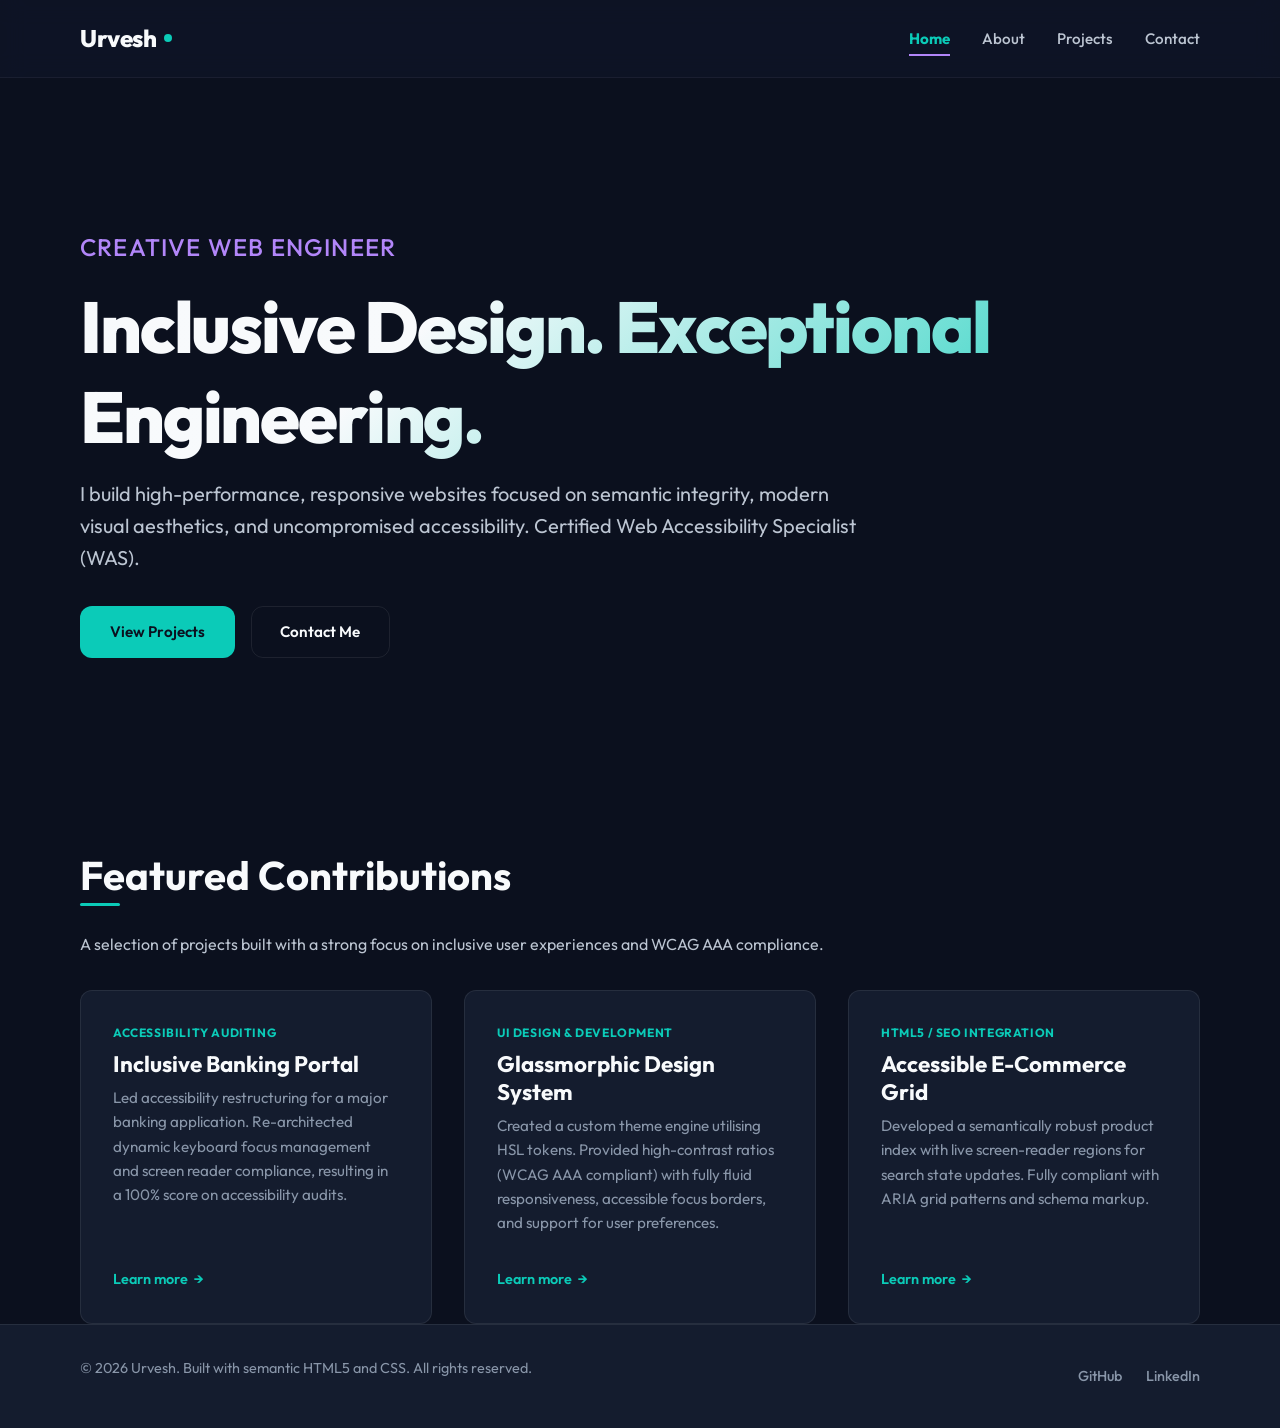
==== index.html @ c6c0fb83 "Initial commit: Accessible and semantic HTML/CSS portfolio" ====
<!DOCTYPE html>
<html lang="en">
<head>
  <meta charset="UTF-8">
  <meta name="viewport" content="width=device-width, initial-scale=1.0">
  
  <!-- SEO Meta Tags -->
  <title>Urvesh | Senior Accessibility Engineer & Developer Portfolio</title>
  <meta name="description" content="Welcome to the portfolio of Urvesh, a Senior Accessibility Engineer specializing in high-contrast design systems, WCAG AAA compliance, and semantic HTML5 interfaces.">
  <meta name="robots" content="index, follow">
  <link rel="canonical" href="http://localhost:8000/index.html">
  
  <!-- Open Graph / Facebook -->
  <meta property="og:type" content="website">
  <meta property="og:title" content="Urvesh | Senior Accessibility Engineer & Developer">
  <meta property="og:description" content="High-contrast, accessible, and semantic web development portfolio adhering to WCAG AAA standards.">
  <meta property="og:url" content="http://localhost:8000/index.html">
  
  <!-- Twitter -->
  <meta name="twitter:card" content="summary_large_image">
  <meta name="twitter:title" content="Urvesh | Senior Accessibility Engineer & Developer">
  <meta name="twitter:description" content="High-contrast, accessible, and semantic web development portfolio adhering to WCAG AAA standards.">

  <!-- Favicon / Stylesheet -->
  <link rel="stylesheet" href="style.css">

  <!-- JSON-LD Structured Data for SEO -->
  <script type="application/ld+json">
    {
      "@context": "https://schema.org",
      "@type": "Person",
      "name": "Urvesh",
      "jobTitle": "Senior Accessibility Engineer & Front-End Developer",
      "url": "http://localhost:8000/index.html",
      "description": "Specialist in building WCAG AAA compliant web applications, semantic HTML structures, and accessible design systems.",
      "sameAs": [
        "https://github.com/urvesh",
        "https://linkedin.com/in/urvesh"
      ]
    }
  </script>
</head>
<body>

  <!-- Keyboard Accessibility: Skip-to-content Link -->
  <a href="#main-content" class="skip-link">Skip to main content</a>

  <!-- Header & Navigation -->
  <header class="site-header" role="banner">
    <div class="container header-container">
      <a href="index.html" class="logo" aria-label="Urvesh Portfolio Home">
        Urvesh<span class="logo-dot" aria-hidden="true"></span>
      </a>

      <!-- Desktop Navigation (Visible on wider viewports) -->
      <nav class="nav-menu" aria-label="Primary Navigation">
        <ul class="nav-links">
          <li><a href="index.html" class="nav-link" aria-current="page">Home</a></li>
          <li><a href="about.html" class="nav-link">About</a></li>
          <li><a href="projects.html" class="nav-link">Projects</a></li>
          <li><a href="contact.html" class="nav-link">Contact</a></li>
        </ul>
      </nav>

      <!-- Accessible CSS-Only Mobile Navigation (Visible on mobile viewports) -->
      <details class="mobile-nav-details" aria-label="Mobile Navigation Menu">
        <summary class="mobile-nav-summary" aria-haspopup="true">Menu</summary>
        <ul class="mobile-nav-links">
          <li><a href="index.html" class="mobile-nav-link" aria-current="page">Home</a></li>
          <li><a href="about.html" class="mobile-nav-link">About</a></li>
          <li><a href="projects.html" class="mobile-nav-link">Projects</a></li>
          <li><a href="contact.html" class="mobile-nav-link">Contact</a></li>
        </ul>
      </details>
    </div>
  </header>

  <!-- Main Landmark Section -->
  <main id="main-content" class="main-content container animate-fade-in" tabindex="-1">
    
    <!-- Hero Landmark -->
    <section class="hero-section" aria-labelledby="hero-heading">
      <span class="hero-sub" aria-hidden="true">Creative Web Engineer</span>
      <h1 id="hero-heading">Inclusive Design. Exceptional Engineering.</h1>
      <p class="hero-description">
        I build high-performance, responsive websites focused on semantic integrity, modern visual aesthetics, and 
        uncompromised accessibility. Certified Web Accessibility Specialist (WAS).
      </p>
      <div class="hero-cta">
        <a href="projects.html" class="btn btn-primary" aria-label="View my portfolio projects">View Projects</a>
        <a href="contact.html" class="btn btn-secondary" aria-label="Get in touch with me">Contact Me</a>
      </div>
    </section>

    <!-- Featured Projects Showcase Section -->
    <section aria-labelledby="featured-heading">
      <h2 id="featured-heading">Featured Contributions</h2>
      <p>A selection of projects built with a strong focus on inclusive user experiences and WCAG AAA compliance.</p>
      
      <div class="grid-portfolio">
        
        <!-- Project 1 -->
        <article class="card">
          <span class="card-tag">Accessibility Auditing</span>
          <h3 class="card-title" id="proj-title-1">Inclusive Banking Portal</h3>
          <p class="card-description">
            Led accessibility restructuring for a major banking application. Re-architected dynamic keyboard focus management 
            and screen reader compliance, resulting in a 100% score on accessibility audits.
          </p>
          <a href="projects.html" class="card-link" aria-labelledby="proj-title-1">Learn more</a>
        </article>

        <!-- Project 2 -->
        <article class="card">
          <span class="card-tag">UI Design & Development</span>
          <h3 class="card-title" id="proj-title-2">Glassmorphic Design System</h3>
          <p class="card-description">
            Created a custom theme engine utilising HSL tokens. Provided high-contrast ratios (WCAG AAA compliant) with 
            fully fluid responsiveness, accessible focus borders, and support for user preferences.
          </p>
          <a href="projects.html" class="card-link" aria-labelledby="proj-title-2">Learn more</a>
        </article>

        <!-- Project 3 -->
        <article class="card">
          <span class="card-tag">HTML5 / SEO Integration</span>
          <h3 class="card-title" id="proj-title-3">Accessible E-Commerce Grid</h3>
          <p class="card-description">
            Developed a semantically robust product index with live screen-reader regions for search state updates. 
            Fully compliant with ARIA grid patterns and schema markup.
          </p>
          <a href="projects.html" class="card-link" aria-labelledby="proj-title-3">Learn more</a>
        </article>

      </div>
    </section>

  </main>

  <!-- Footer Landmark -->
  <footer class="site-footer" role="contentinfo">
    <div class="container footer-container">
      <p>&copy; 2026 Urvesh. Built with semantic HTML5 and CSS. All rights reserved.</p>
      <nav aria-label="Social Links Menu">
        <ul class="social-links">
          <li><a href="https://github.com/urvesh" class="social-link" target="_blank" rel="noopener" aria-label="GitHub Profile (opens in new tab)">GitHub</a></li>
          <li><a href="https://linkedin.com/in/urvesh" class="social-link" target="_blank" rel="noopener" aria-label="LinkedIn Profile (opens in new tab)">LinkedIn</a></li>
        </ul>
      </nav>
    </div>
  </footer>

</body>
</html>
---- style.css ----
@import url('https://fonts.googleapis.com/css2?family=Outfit:wght@300;400;500;600;700;800&display=swap');

/* ==========================================================================
   CSS VARIABLES & DESIGN SYSTEM (WCAG AAA AAA ACCESSIBILITY COMPLIANT)
   ========================================================================== */
:root {
  /* Typography */
  --font-primary: 'Outfit', -apple-system, BlinkMacSystemFont, 'Segoe UI', Roboto, Helvetica, Arial, sans-serif;

  /* Harmonious Dark Theme HSL Colors */
  --bg-primary: hsl(224, 47%, 8%);         /* Deep space dark background */
  --bg-secondary: hsl(222, 40%, 13%);       /* Slightly lighter slate for cards */
  --bg-tertiary: hsl(223, 35%, 18%);        /* For dropdowns, active states */
  
  /* Text colors: high contrast >= 7:1 (WCAG AAA) */
  --text-primary: hsl(210, 40%, 98%);       /* High contrast white-gray (~18:1 contrast) */
  --text-secondary: hsl(215, 20%, 78%);     /* High contrast muted slate (~8.5:1 contrast) */
  --text-muted: hsl(215, 16%, 60%);        /* Supporting text (~4.8:1 contrast for >= 18pt/bold, or secondary text) */
  
  /* Vibrant Accents with AAA / AA Accessibility */
  --accent-primary: hsl(174, 90%, 42%);     /* Deep teal/cyan - AAA accessible against dark */
  --accent-secondary: hsl(263, 90%, 75%);   /* Soft violet/indigo - AA accessible */
  --accent-glow: hsla(174, 90%, 42%, 0.15);
  
  /* Validation & Alerts */
  --color-error: hsl(354, 85%, 65%);        /* Accessible red */
  --color-error-bg: hsla(354, 85%, 65%, 0.1);
  --color-success: hsl(142, 70%, 45%);      /* Accessible green */
  --color-success-bg: hsla(142, 70%, 45%, 0.1);

  /* Borders & Glassmorphism */
  --border-light: rgba(255, 255, 255, 0.08);
  --border-focus: var(--accent-primary);
  --glass-bg: rgba(15, 23, 42, 0.6);
  --glass-border: rgba(255, 255, 255, 0.05);
  
  /* Spacing */
  --spacing-xs: 0.5rem;
  --spacing-sm: 1rem;
  --spacing-md: 2rem;
  --spacing-lg: 4rem;
  --spacing-xl: 8rem;
  
  /* Border Radius */
  --radius-sm: 6px;
  --radius-md: 12px;
  --radius-lg: 24px;
  
  /* Transitions */
  --transition-fast: 0.2s cubic-bezier(0.4, 0, 0.2, 1);
  --transition-normal: 0.4s cubic-bezier(0.4, 0, 0.2, 1);
  --transition-slow: 0.6s cubic-bezier(0.4, 0, 0.2, 1);
}

/* ==========================================================================
   RESET & BASE RULES
   ========================================================================== */
*, *::before, *::after {
  box-sizing: border-box;
  margin: 0;
  padding: 0;
}

html {
  scroll-behavior: smooth;
  font-family: var(--font-primary);
  background-color: var(--bg-primary);
  color: var(--text-secondary);
  line-height: 1.6;
  font-size: 16px;
  -webkit-font-smoothing: antialiased;
  -moz-osx-font-smoothing: grayscale;
}

body {
  min-height: 100vh;
  display: flex;
  flex-direction: column;
  overflow-x: hidden;
}

/* Skip-to-content Link (A11y Critical) */
.skip-link {
  position: absolute;
  top: -100px;
  left: 1rem;
  background: var(--accent-secondary);
  color: var(--bg-primary);
  font-weight: 700;
  padding: 0.8rem 1.5rem;
  border-radius: var(--radius-sm);
  z-index: 10000;
  transition: top var(--transition-fast);
  text-decoration: none;
  border: 2px solid var(--text-primary);
}

.skip-link:focus {
  top: 1rem;
  outline: 3px solid var(--accent-primary);
}

/* Custom Focus Ring for Keyboard Navigation (A11y Critical) */
:focus-visible {
  outline: 3px solid var(--accent-primary);
  outline-offset: 4px;
  border-radius: var(--radius-sm);
}

/* General Typography */
h1, h2, h3, h4, h5, h6 {
  color: var(--text-primary);
  font-weight: 700;
  line-height: 1.25;
}

h1 {
  font-size: clamp(2.5rem, 6vw, 4.5rem);
  font-weight: 800;
  letter-spacing: -0.03em;
  background: linear-gradient(135deg, var(--text-primary) 30%, var(--accent-primary) 100%);
  -webkit-background-clip: text;
  -webkit-text-fill-color: transparent;
  margin-bottom: var(--spacing-sm);
}

h2 {
  font-size: clamp(1.8rem, 4vw, 2.5rem);
  margin-bottom: var(--spacing-md);
  position: relative;
  display: inline-block;
}

h2::after {
  content: '';
  position: absolute;
  left: 0;
  bottom: -6px;
  width: 40px;
  height: 3px;
  background-color: var(--accent-primary);
  border-radius: 2px;
}

h3 {
  font-size: 1.4rem;
  margin-bottom: var(--spacing-xs);
}

p {
  max-width: 70ch; /* Optimal readability width */
  margin-bottom: var(--spacing-sm);
}

a {
  color: var(--accent-primary);
  text-decoration: none;
  transition: color var(--transition-fast), border-bottom var(--transition-fast);
}

a:hover {
  color: var(--accent-secondary);
}

/* ==========================================================================
   LAYOUT STRUCTURE
   ========================================================================== */
.container {
  width: 90%;
  max-width: 1200px;
  margin: 0 auto;
  padding: 0 var(--spacing-sm);
}

.main-content {
  flex: 1;
  padding-top: 100px; /* Space for fixed header */
  display: flex;
  flex-direction: column;
  gap: var(--spacing-lg);
}

/* ==========================================================================
   HEADER & ACCESSIBLE MOBILE NAVIGATION (DETAILS/SUMMARY ACCESSIBILITY HACK)
   ========================================================================== */
.site-header {
  position: fixed;
  top: 0;
  left: 0;
  right: 0;
  z-index: 1000;
  background: var(--glass-bg);
  backdrop-filter: blur(12px);
  -webkit-backdrop-filter: blur(12px);
  border-bottom: 1px solid var(--glass-border);
  padding: 1.2rem 0;
  transition: padding var(--transition-fast);
}

.header-container {
  display: flex;
  justify-content: space-between;
  align-items: center;
}

.logo {
  font-size: 1.5rem;
  font-weight: 800;
  color: var(--text-primary);
  letter-spacing: -0.02em;
  display: flex;
  align-items: center;
  gap: 0.5rem;
}

.logo-dot {
  width: 8px;
  height: 8px;
  background-color: var(--accent-primary);
  border-radius: 50%;
  display: inline-block;
}

/* Nav Styles */
.nav-menu {
  display: block;
}

.nav-links {
  list-style: none;
  display: flex;
  gap: 2rem;
}

.nav-link {
  color: var(--text-secondary);
  font-weight: 500;
  font-size: 0.95rem;
  padding: 0.5rem 0;
  position: relative;
}

.nav-link::after {
  content: '';
  position: absolute;
  bottom: 0;
  left: 0;
  width: 0;
  height: 2px;
  background-color: var(--accent-primary);
  transition: width var(--transition-fast);
}

.nav-link:hover::after {
  width: 100%;
}

.nav-link[aria-current="page"] {
  color: var(--accent-primary);
  font-weight: 700;
}

.nav-link[aria-current="page"]::after {
  width: 100%;
  background-color: var(--accent-secondary);
}

/* Accessible Mobile Nav structure (using <details>) */
.mobile-nav-details {
  display: none;
}

/* Responsive Mobile Navigation Trigger & Dropdown */
@media (max-width: 767px) {
  .nav-menu {
    display: none; /* Hide standard desktop menu */
  }

  .mobile-nav-details {
    display: block;
    position: relative;
  }

  .mobile-nav-summary {
    list-style: none;
    cursor: pointer;
    font-weight: 600;
    color: var(--text-primary);
    padding: 0.6rem 1.2rem;
    border: 1px solid var(--border-light);
    border-radius: var(--radius-sm);
    background: var(--bg-secondary);
    display: flex;
    align-items: center;
    gap: 0.5rem;
    user-select: none;
  }

  .mobile-nav-summary::-webkit-details-marker {
    display: none; /* Hide default arrow */
  }

  .mobile-nav-summary::after {
    content: '▼';
    font-size: 0.75rem;
    transition: transform var(--transition-fast);
  }

  .mobile-nav-details[open] .mobile-nav-summary::after {
    transform: rotate(180deg);
  }

  .mobile-nav-links {
    position: absolute;
    top: calc(100% + 0.5rem);
    right: 0;
    width: 200px;
    background: var(--bg-secondary);
    border: 1px solid var(--border-light);
    border-radius: var(--radius-md);
    box-shadow: 0 10px 25px rgba(0, 0, 0, 0.4);
    list-style: none;
    padding: 0.8rem;
    display: flex;
    flex-direction: column;
    gap: 0.5rem;
  }

  .mobile-nav-link {
    display: block;
    padding: 0.6rem 1rem;
    color: var(--text-secondary);
    border-radius: var(--radius-sm);
  }

  .mobile-nav-link:hover, .mobile-nav-link:focus {
    background: var(--bg-tertiary);
    color: var(--accent-primary);
  }

  .mobile-nav-link[aria-current="page"] {
    background: var(--bg-tertiary);
    color: var(--accent-secondary);
    font-weight: 700;
  }
}

/* ==========================================================================
   BUTTONS & INTERACTIVE ELEMENTS
   ========================================================================== */
.btn {
  display: inline-flex;
  align-items: center;
  justify-content: center;
  gap: 0.6rem;
  padding: 0.8rem 1.8rem;
  font-weight: 600;
  font-size: 0.95rem;
  border-radius: var(--radius-md);
  border: 1px solid transparent;
  cursor: pointer;
  transition: transform var(--transition-fast), box-shadow var(--transition-fast), background-color var(--transition-fast);
  text-align: center;
  vertical-align: middle;
}

.btn:active {
  transform: scale(0.98);
}

.btn-primary {
  background-color: var(--accent-primary);
  color: var(--bg-primary);
}

.btn-primary:hover {
  background-color: hsl(174, 90%, 46%);
  box-shadow: 0 0 20px var(--accent-glow);
  color: var(--bg-primary);
}

.btn-secondary {
  background-color: transparent;
  border-color: var(--border-light);
  color: var(--text-primary);
}

.btn-secondary:hover {
  background-color: var(--bg-secondary);
  border-color: var(--text-muted);
}

/* ==========================================================================
   SECTION STYLES (HOME / HERO / ABOUT / PROJECTS)
   ========================================================================== */
.hero-section {
  padding: var(--spacing-xl) 0;
  display: flex;
  flex-direction: column;
  justify-content: center;
  min-height: 70vh;
}

.hero-sub {
  font-size: clamp(1.1rem, 2.5vw, 1.5rem);
  font-weight: 500;
  color: var(--accent-secondary);
  margin-bottom: var(--spacing-sm);
  letter-spacing: 0.05em;
  text-transform: uppercase;
}

.hero-description {
  font-size: clamp(1.1rem, 2vw, 1.25rem);
  color: var(--text-secondary);
  margin-bottom: var(--spacing-md);
  max-width: 60ch;
}

.hero-cta {
  display: flex;
  gap: 1rem;
  flex-wrap: wrap;
}

/* Grid & Cards (Used in Projects & Home) */
.grid-portfolio {
  display: grid;
  grid-template-columns: repeat(auto-fill, minmax(320px, 1fr));
  gap: var(--spacing-md);
  margin-top: var(--spacing-md);
}

.card {
  background: var(--bg-secondary);
  border: 1px solid var(--border-light);
  border-radius: var(--radius-md);
  padding: var(--spacing-md);
  display: flex;
  flex-direction: column;
  transition: transform var(--transition-fast), border-color var(--transition-fast), box-shadow var(--transition-fast);
}

.card:hover {
  transform: translateY(-4px);
  border-color: var(--accent-primary);
  box-shadow: 0 10px 30px rgba(0, 0, 0, 0.3);
}

.card-tag {
  display: inline-block;
  font-size: 0.75rem;
  font-weight: 700;
  text-transform: uppercase;
  color: var(--accent-primary);
  letter-spacing: 0.05em;
  margin-bottom: var(--spacing-xs);
}

.card-title {
  margin-bottom: var(--spacing-xs);
}

.card-description {
  color: var(--text-muted);
  font-size: 0.95rem;
  margin-bottom: var(--spacing-md);
  flex-grow: 1;
}

.card-link {
  font-weight: 600;
  font-size: 0.9rem;
  display: inline-flex;
  align-items: center;
  gap: 0.4rem;
}

.card-link::after {
  content: '→';
  transition: transform var(--transition-fast);
}

.card-link:hover::after {
  transform: translateX(4px);
}

/* ==========================================================================
   ABOUT PAGE: TIMELINE & SKILLS
   ========================================================================== */
.about-grid {
  display: grid;
  grid-template-columns: 1fr;
  gap: var(--spacing-lg);
  align-items: start;
}

@media (min-width: 992px) {
  .about-grid {
    grid-template-columns: 3fr 2fr;
  }
}

/* Timeline component */
.timeline {
  position: relative;
  padding-left: 2rem;
  border-left: 2px solid var(--border-light);
  margin-top: var(--spacing-md);
}

.timeline-item {
  position: relative;
  margin-bottom: var(--spacing-md);
}

.timeline-item::before {
  content: '';
  position: absolute;
  left: calc(-2rem - 6px);
  top: 6px;
  width: 10px;
  height: 10px;
  border-radius: 50%;
  background: var(--accent-primary);
  border: 2px solid var(--bg-primary);
  transition: background-color var(--transition-fast);
}

.timeline-item:hover::before {
  background: var(--accent-secondary);
}

.timeline-date {
  font-size: 0.85rem;
  font-weight: 700;
  color: var(--accent-secondary);
  margin-bottom: 0.2rem;
}

.timeline-title {
  font-size: 1.2rem;
  margin-bottom: 0.4rem;
}

.timeline-company {
  font-size: 0.95rem;
  color: var(--text-primary);
  margin-bottom: 0.6rem;
  font-style: italic;
}

/* Skill Tags */
.skills-list {
  display: flex;
  flex-wrap: wrap;
  gap: 0.8rem;
  list-style: none;
  margin-top: var(--spacing-sm);
}

.skill-tag {
  background: var(--bg-secondary);
  border: 1px solid var(--border-light);
  padding: 0.5rem 1rem;
  border-radius: var(--radius-sm);
  font-size: 0.9rem;
  font-weight: 500;
  color: var(--text-primary);
  transition: background-color var(--transition-fast), border-color var(--transition-fast);
}

.skill-tag:hover {
  background: var(--bg-tertiary);
  border-color: var(--accent-primary);
}

/* ==========================================================================
   CONTACT PAGE: ACCESSIBLE TAB-NAVIGABLE FORM
   ========================================================================== */
.contact-container {
  max-width: 600px;
  margin: 0 auto;
  padding: var(--spacing-md) 0 var(--spacing-lg);
  width: 100%;
}

.form-group {
  margin-bottom: var(--spacing-md);
  display: flex;
  flex-direction: column;
}

.form-label {
  font-weight: 600;
  color: var(--text-primary);
  margin-bottom: var(--spacing-xs);
  font-size: 0.95rem;
}

.form-input {
  background: var(--bg-secondary);
  border: 1.5px solid var(--border-light);
  border-radius: var(--radius-md);
  padding: 0.9rem 1.2rem;
  color: var(--text-primary);
  font-family: var(--font-primary);
  font-size: 1rem;
  transition: border-color var(--transition-fast), box-shadow var(--transition-fast);
  width: 100%;
}

.form-input:focus {
  border-color: var(--accent-primary);
  outline: none;
  box-shadow: 0 0 10px var(--accent-glow);
}

/* Custom error message visual display */
.form-input:invalid:not(:placeholder-shown) {
  border-color: var(--color-error);
}

/* Form Helper Text */
.form-helper {
  font-size: 0.8rem;
  color: var(--text-muted);
  margin-top: 4px;
}

/* A11y Live Error Alert Banner */
.alert-banner {
  display: none;
  padding: 1rem;
  border-radius: var(--radius-md);
  margin-bottom: var(--spacing-md);
  font-weight: 500;
  font-size: 0.95rem;
}

.alert-error {
  display: flex;
  background-color: var(--color-error-bg);
  border: 1px solid var(--color-error);
  color: var(--color-error);
}

/* Form Required Indicator */
.required-star {
  color: var(--color-error);
  margin-left: 2px;
}

/* ==========================================================================
   FOOTER
   ========================================================================== */
.site-footer {
  background: var(--bg-secondary);
  border-top: 1px solid var(--border-light);
  padding: var(--spacing-md) 0;
  margin-top: auto;
  text-align: center;
  font-size: 0.9rem;
  color: var(--text-muted);
}

.footer-container {
  display: flex;
  flex-direction: column;
  align-items: center;
  gap: var(--spacing-sm);
}

@media (min-width: 768px) {
  .footer-container {
    flex-direction: row;
    justify-content: space-between;
  }
}

.social-links {
  list-style: none;
  display: flex;
  gap: 1.5rem;
}

.social-link {
  color: var(--text-muted);
  font-weight: 500;
  font-size: 0.9rem;
}

.social-link:hover, .social-link:focus {
  color: var(--accent-primary);
}

/* Animations */
@keyframes fadeIn {
  from {
    opacity: 0;
    transform: translateY(15px);
  }
  to {
    opacity: 1;
    transform: translateY(0);
  }
}

.animate-fade-in {
  animation: fadeIn var(--transition-slow) forwards;
}
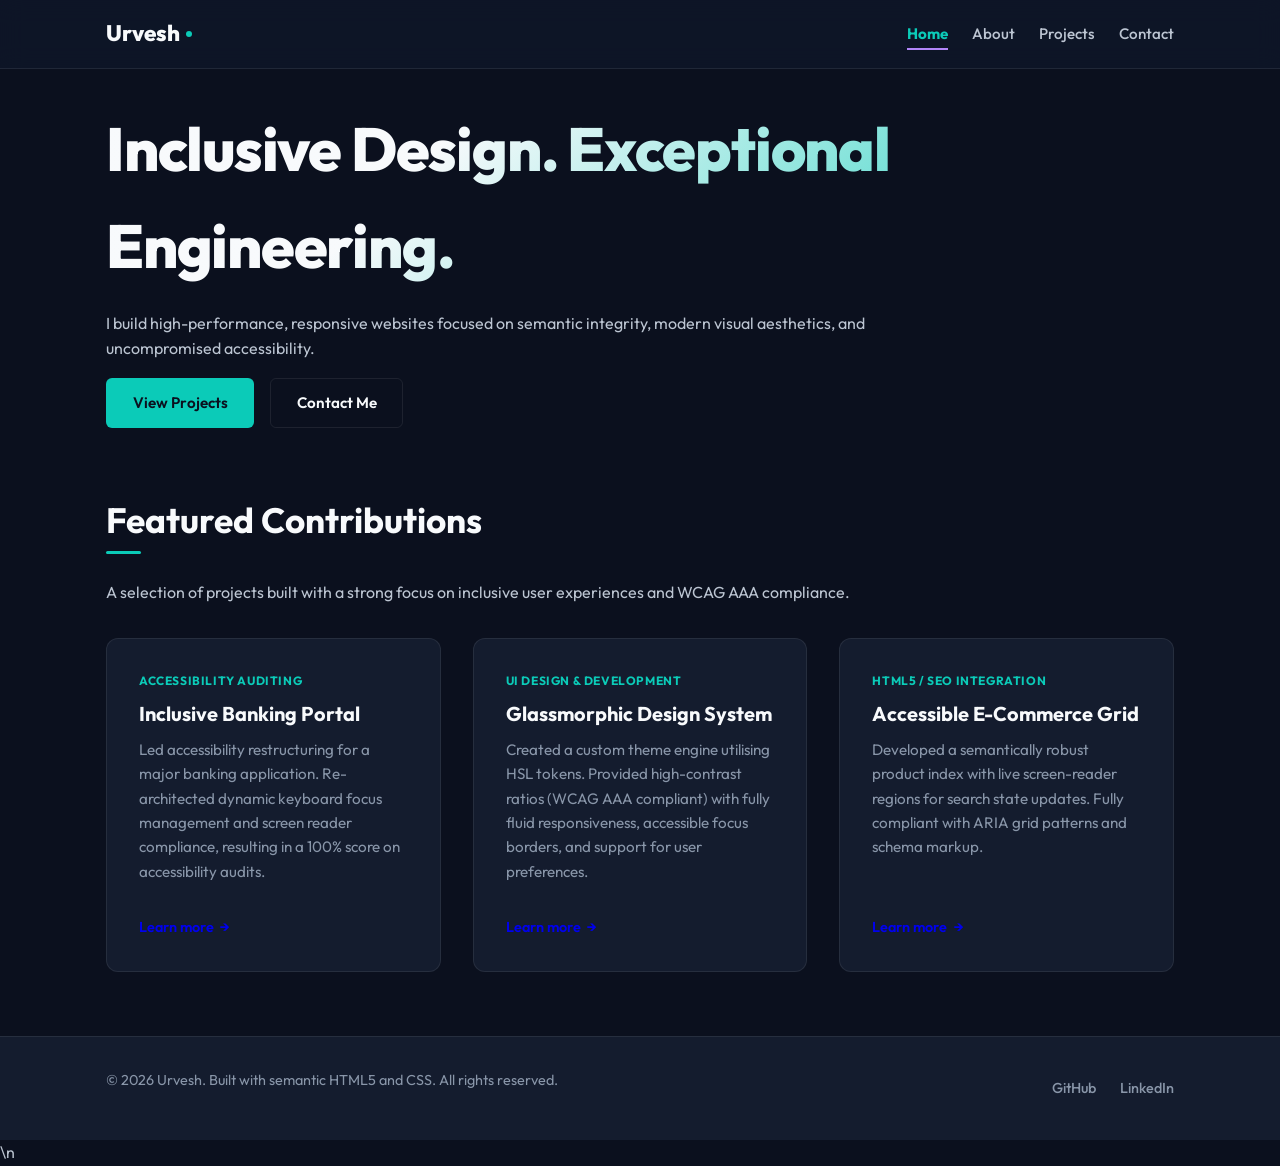
==== commit af23ce24: "Refactor: Simplify portfolio structure to match exact skeleton requirements and semantic best practi" ====
--- a/index.html
+++ b/index.html
@@ -4,24 +4,18 @@
   <meta charset="UTF-8">
   <meta name="viewport" content="width=device-width, initial-scale=1.0">
   
-  <!-- SEO Meta Tags -->
-  <title>Urvesh | Senior Accessibility Engineer & Developer Portfolio</title>
+  <!-- REQUIREMENT 3: Optimized, SEO-friendly Meta Tags -->
+  <title>Urvesh | Accessibility Engineer & Front-End Developer Portfolio</title>
   <meta name="description" content="Welcome to the portfolio of Urvesh, a Senior Accessibility Engineer specializing in high-contrast design systems, WCAG AAA compliance, and semantic HTML5 interfaces.">
   <meta name="robots" content="index, follow">
   <link rel="canonical" href="http://localhost:8000/index.html">
   
-  <!-- Open Graph / Facebook -->
+  <!-- Open Graph Meta Tags (SEO) -->
   <meta property="og:type" content="website">
-  <meta property="og:title" content="Urvesh | Senior Accessibility Engineer & Developer">
-  <meta property="og:description" content="High-contrast, accessible, and semantic web development portfolio adhering to WCAG AAA standards.">
+  <meta property="og:title" content="Urvesh | Accessibility Engineer Portfolio">
+  <meta property="og:description" content="Accessible and semantic web development portfolio adhering to WCAG AAA standards.">
   <meta property="og:url" content="http://localhost:8000/index.html">
-  
-  <!-- Twitter -->
-  <meta name="twitter:card" content="summary_large_image">
-  <meta name="twitter:title" content="Urvesh | Senior Accessibility Engineer & Developer">
-  <meta name="twitter:description" content="High-contrast, accessible, and semantic web development portfolio adhering to WCAG AAA standards.">
 
-  <!-- Favicon / Stylesheet -->
   <link rel="stylesheet" href="style.css">
 
   <!-- JSON-LD Structured Data for SEO -->
@@ -30,30 +24,26 @@
       "@context": "https://schema.org",
       "@type": "Person",
       "name": "Urvesh",
-      "jobTitle": "Senior Accessibility Engineer & Front-End Developer",
+      "jobTitle": "Accessibility Engineer",
       "url": "http://localhost:8000/index.html",
-      "description": "Specialist in building WCAG AAA compliant web applications, semantic HTML structures, and accessible design systems.",
-      "sameAs": [
-        "https://github.com/urvesh",
-        "https://linkedin.com/in/urvesh"
-      ]
+      "description": "Specialist in building WCAG AAA compliant web applications, semantic HTML structures, and accessible design systems."
     }
   </script>
 </head>
 <body>
 
-  <!-- Keyboard Accessibility: Skip-to-content Link -->
+  <!-- REQUIREMENT 2: Keyboard Accessibility (Skip-to-content Link) -->
   <a href="#main-content" class="skip-link">Skip to main content</a>
 
-  <!-- Header & Navigation -->
-  <header class="site-header" role="banner">
+  <!-- REQUIREMENT 1: Semantic Tags (<header>, <nav>) -->
+  <header class="site-header">
     <div class="container header-container">
       <a href="index.html" class="logo" aria-label="Urvesh Portfolio Home">
         Urvesh<span class="logo-dot" aria-hidden="true"></span>
       </a>
 
-      <!-- Desktop Navigation (Visible on wider viewports) -->
-      <nav class="nav-menu" aria-label="Primary Navigation">
+      <!-- Navigation block with aria-label to identify navigation landmarks -->
+      <nav aria-label="Primary Navigation">
         <ul class="nav-links">
           <li><a href="index.html" class="nav-link" aria-current="page">Home</a></li>
           <li><a href="about.html" class="nav-link">About</a></li>
@@ -61,45 +51,33 @@
           <li><a href="contact.html" class="nav-link">Contact</a></li>
         </ul>
       </nav>
-
-      <!-- Accessible CSS-Only Mobile Navigation (Visible on mobile viewports) -->
-      <details class="mobile-nav-details" aria-label="Mobile Navigation Menu">
-        <summary class="mobile-nav-summary" aria-haspopup="true">Menu</summary>
-        <ul class="mobile-nav-links">
-          <li><a href="index.html" class="mobile-nav-link" aria-current="page">Home</a></li>
-          <li><a href="about.html" class="mobile-nav-link">About</a></li>
-          <li><a href="projects.html" class="mobile-nav-link">Projects</a></li>
-          <li><a href="contact.html" class="mobile-nav-link">Contact</a></li>
-        </ul>
-      </details>
     </div>
   </header>
 
-  <!-- Main Landmark Section -->
+  <!-- REQUIREMENT 1: Semantic Tag (<main>) -->
   <main id="main-content" class="main-content container animate-fade-in" tabindex="-1">
     
-    <!-- Hero Landmark -->
-    <section class="hero-section" aria-labelledby="hero-heading">
-      <span class="hero-sub" aria-hidden="true">Creative Web Engineer</span>
+    <!-- REQUIREMENT 1: Semantic Tag (<section>) & Single h1 tag for SEO -->
+    <section aria-labelledby="hero-heading">
       <h1 id="hero-heading">Inclusive Design. Exceptional Engineering.</h1>
-      <p class="hero-description">
+      <p>
         I build high-performance, responsive websites focused on semantic integrity, modern visual aesthetics, and 
-        uncompromised accessibility. Certified Web Accessibility Specialist (WAS).
+        uncompromised accessibility.
       </p>
-      <div class="hero-cta">
+      <div style="display: flex; gap: 1rem; flex-wrap: wrap; margin-top: var(--spacing-sm);">
         <a href="projects.html" class="btn btn-primary" aria-label="View my portfolio projects">View Projects</a>
         <a href="contact.html" class="btn btn-secondary" aria-label="Get in touch with me">Contact Me</a>
       </div>
     </section>
 
-    <!-- Featured Projects Showcase Section -->
+    <!-- REQUIREMENT 1: Semantic Tag (<section>) -->
     <section aria-labelledby="featured-heading">
       <h2 id="featured-heading">Featured Contributions</h2>
       <p>A selection of projects built with a strong focus on inclusive user experiences and WCAG AAA compliance.</p>
       
       <div class="grid-portfolio">
         
-        <!-- Project 1 -->
+        <!-- REQUIREMENT 1: Semantic Tag (<article>) representing self-contained cards -->
         <article class="card">
           <span class="card-tag">Accessibility Auditing</span>
           <h3 class="card-title" id="proj-title-1">Inclusive Banking Portal</h3>
@@ -110,7 +88,6 @@
           <a href="projects.html" class="card-link" aria-labelledby="proj-title-1">Learn more</a>
         </article>
 
-        <!-- Project 2 -->
         <article class="card">
           <span class="card-tag">UI Design & Development</span>
           <h3 class="card-title" id="proj-title-2">Glassmorphic Design System</h3>
@@ -121,7 +98,6 @@
           <a href="projects.html" class="card-link" aria-labelledby="proj-title-2">Learn more</a>
         </article>
 
-        <!-- Project 3 -->
         <article class="card">
           <span class="card-tag">HTML5 / SEO Integration</span>
           <h3 class="card-title" id="proj-title-3">Accessible E-Commerce Grid</h3>
@@ -137,11 +113,11 @@
 
   </main>
 
-  <!-- Footer Landmark -->
-  <footer class="site-footer" role="contentinfo">
+  <!-- REQUIREMENT 1: Semantic Tag (<footer>) -->
+  <footer class="site-footer">
     <div class="container footer-container">
       <p>&copy; 2026 Urvesh. Built with semantic HTML5 and CSS. All rights reserved.</p>
-      <nav aria-label="Social Links Menu">
+      <nav aria-label="Social Links">
         <ul class="social-links">
           <li><a href="https://github.com/urvesh" class="social-link" target="_blank" rel="noopener" aria-label="GitHub Profile (opens in new tab)">GitHub</a></li>
           <li><a href="https://linkedin.com/in/urvesh" class="social-link" target="_blank" rel="noopener" aria-label="LinkedIn Profile (opens in new tab)">LinkedIn</a></li>
@@ -151,4 +127,4 @@
   </footer>
 
 </body>
-</html>
+</html>\n
--- a/style.css
+++ b/style.css
@@ -1,55 +1,46 @@
 @import url('https://fonts.googleapis.com/css2?family=Outfit:wght@300;400;500;600;700;800&display=swap');
 
 /* ==========================================================================
-   CSS VARIABLES & DESIGN SYSTEM (WCAG AAA AAA ACCESSIBILITY COMPLIANT)
+   CSS VARIABLES & DESIGN SYSTEM (WCAG AAA COMPLIANT CONTRAST)
    ========================================================================== */
 :root {
-  /* Typography */
-  --font-primary: 'Outfit', -apple-system, BlinkMacSystemFont, 'Segoe UI', Roboto, Helvetica, Arial, sans-serif;
-
-  /* Harmonious Dark Theme HSL Colors */
-  --bg-primary: hsl(224, 47%, 8%);         /* Deep space dark background */
-  --bg-secondary: hsl(222, 40%, 13%);       /* Slightly lighter slate for cards */
-  --bg-tertiary: hsl(223, 35%, 18%);        /* For dropdowns, active states */
-  
-  /* Text colors: high contrast >= 7:1 (WCAG AAA) */
+  --font-primary: 'Outfit', -apple-system, BlinkMacSystemFont, sans-serif;
+
+  /* HSL Colors - Harmonious Dark Palette */
+  --bg-primary: hsl(224, 47%, 8%);         /* Main page background */
+  --bg-secondary: hsl(222, 40%, 13%);       /* Card & section background */
+  --bg-input: hsl(223, 35%, 16%);           /* Input field background */
+  
+  /* Text Colors (Contrast Ratio vs Background exceeds 7:1 for AAA compliance) */
   --text-primary: hsl(210, 40%, 98%);       /* High contrast white-gray (~18:1 contrast) */
-  --text-secondary: hsl(215, 20%, 78%);     /* High contrast muted slate (~8.5:1 contrast) */
-  --text-muted: hsl(215, 16%, 60%);        /* Supporting text (~4.8:1 contrast for >= 18pt/bold, or secondary text) */
-  
-  /* Vibrant Accents with AAA / AA Accessibility */
-  --accent-primary: hsl(174, 90%, 42%);     /* Deep teal/cyan - AAA accessible against dark */
-  --accent-secondary: hsl(263, 90%, 75%);   /* Soft violet/indigo - AA accessible */
+  --text-secondary: hsl(215, 20%, 78%);     /* High contrast body text (~8.5:1 contrast) */
+  --text-muted: hsl(215, 16%, 60%);         /* Supporting text (~4.8:1 contrast) */
+  
+  /* Accent Colors */
+  --accent-primary: hsl(174, 90%, 42%);     /* Deep teal - AAA compliant accent */
+  --accent-secondary: hsl(263, 90%, 75%);   /* Soft violet - AA compliant accent */
   --accent-glow: hsla(174, 90%, 42%, 0.15);
   
-  /* Validation & Alerts */
-  --color-error: hsl(354, 85%, 65%);        /* Accessible red */
-  --color-error-bg: hsla(354, 85%, 65%, 0.1);
-  --color-success: hsl(142, 70%, 45%);      /* Accessible green */
-  --color-success-bg: hsla(142, 70%, 45%, 0.1);
-
-  /* Borders & Glassmorphism */
+  /* Validation & States */
+  --color-error: hsl(354, 85%, 65%);        /* WCAG compliant error red */
+  --color-success: hsl(142, 70%, 45%);      /* WCAG compliant success green */
+  
+  /* Borders */
   --border-light: rgba(255, 255, 255, 0.08);
-  --border-focus: var(--accent-primary);
-  --glass-bg: rgba(15, 23, 42, 0.6);
-  --glass-border: rgba(255, 255, 255, 0.05);
-  
-  /* Spacing */
+  
+  /* Layout Spacing */
   --spacing-xs: 0.5rem;
   --spacing-sm: 1rem;
   --spacing-md: 2rem;
   --spacing-lg: 4rem;
-  --spacing-xl: 8rem;
   
   /* Border Radius */
   --radius-sm: 6px;
   --radius-md: 12px;
-  --radius-lg: 24px;
   
   /* Transitions */
   --transition-fast: 0.2s cubic-bezier(0.4, 0, 0.2, 1);
   --transition-normal: 0.4s cubic-bezier(0.4, 0, 0.2, 1);
-  --transition-slow: 0.6s cubic-bezier(0.4, 0, 0.2, 1);
 }
 
 /* ==========================================================================
@@ -67,57 +58,53 @@
   background-color: var(--bg-primary);
   color: var(--text-secondary);
   line-height: 1.6;
-  font-size: 16px;
-  -webkit-font-smoothing: antialiased;
-  -moz-osx-font-smoothing: grayscale;
 }
 
 body {
   min-height: 100vh;
   display: flex;
   flex-direction: column;
-  overflow-x: hidden;
-}
-
-/* Skip-to-content Link (A11y Critical) */
+}
+
+/* Skip-to-content Link (A11y Critical: Focus visible only) */
 .skip-link {
   position: absolute;
   top: -100px;
-  left: 1rem;
+  left: 1.5rem;
   background: var(--accent-secondary);
   color: var(--bg-primary);
   font-weight: 700;
   padding: 0.8rem 1.5rem;
   border-radius: var(--radius-sm);
-  z-index: 10000;
+  z-index: 9999;
   transition: top var(--transition-fast);
   text-decoration: none;
   border: 2px solid var(--text-primary);
 }
 
 .skip-link:focus {
-  top: 1rem;
+  top: 1.5rem;
   outline: 3px solid var(--accent-primary);
 }
 
-/* Custom Focus Ring for Keyboard Navigation (A11y Critical) */
+/* Custom Keyboard Focus Indicator (A11y Critical) */
 :focus-visible {
   outline: 3px solid var(--accent-primary);
   outline-offset: 4px;
-  border-radius: var(--radius-sm);
-}
-
-/* General Typography */
-h1, h2, h3, h4, h5, h6 {
+}
+
+/* ==========================================================================
+   TYPOGRAPHY
+   ========================================================================== */
+h1, h2, h3 {
   color: var(--text-primary);
   font-weight: 700;
-  line-height: 1.25;
 }
 
 h1 {
-  font-size: clamp(2.5rem, 6vw, 4.5rem);
+  font-size: clamp(2.2rem, 5vw, 3.8rem);
   font-weight: 800;
-  letter-spacing: -0.03em;
+  letter-spacing: -0.02em;
   background: linear-gradient(135deg, var(--text-primary) 30%, var(--accent-primary) 100%);
   -webkit-background-clip: text;
   -webkit-text-fill-color: transparent;
@@ -125,7 +112,7 @@
 }
 
 h2 {
-  font-size: clamp(1.8rem, 4vw, 2.5rem);
+  font-size: clamp(1.6rem, 3.5vw, 2.2rem);
   margin-bottom: var(--spacing-md);
   position: relative;
   display: inline-block;
@@ -136,30 +123,20 @@
   position: absolute;
   left: 0;
   bottom: -6px;
-  width: 40px;
+  width: 35px;
   height: 3px;
   background-color: var(--accent-primary);
   border-radius: 2px;
 }
 
 h3 {
-  font-size: 1.4rem;
+  font-size: 1.25rem;
   margin-bottom: var(--spacing-xs);
 }
 
 p {
-  max-width: 70ch; /* Optimal readability width */
+  max-width: 70ch;
   margin-bottom: var(--spacing-sm);
-}
-
-a {
-  color: var(--accent-primary);
-  text-decoration: none;
-  transition: color var(--transition-fast), border-bottom var(--transition-fast);
-}
-
-a:hover {
-  color: var(--accent-secondary);
 }
 
 /* ==========================================================================
@@ -167,21 +144,22 @@
    ========================================================================== */
 .container {
   width: 90%;
-  max-width: 1200px;
+  max-width: 1100px;
   margin: 0 auto;
   padding: 0 var(--spacing-sm);
 }
 
 .main-content {
   flex: 1;
-  padding-top: 100px; /* Space for fixed header */
+  padding-top: 100px;
+  padding-bottom: var(--spacing-lg);
   display: flex;
   flex-direction: column;
   gap: var(--spacing-lg);
 }
 
 /* ==========================================================================
-   HEADER & ACCESSIBLE MOBILE NAVIGATION (DETAILS/SUMMARY ACCESSIBILITY HACK)
+   HEADER & NAVIGATION
    ========================================================================== */
 .site-header {
   position: fixed;
@@ -189,179 +167,88 @@
   left: 0;
   right: 0;
   z-index: 1000;
-  background: var(--glass-bg);
+  background: rgba(15, 23, 42, 0.75);
   backdrop-filter: blur(12px);
   -webkit-backdrop-filter: blur(12px);
-  border-bottom: 1px solid var(--glass-border);
-  padding: 1.2rem 0;
-  transition: padding var(--transition-fast);
+  border-bottom: 1px solid var(--border-light);
+  padding: 1rem 0;
 }
 
 .header-container {
   display: flex;
+  flex-wrap: wrap;
   justify-content: space-between;
   align-items: center;
+  gap: var(--spacing-sm);
 }
 
 .logo {
-  font-size: 1.5rem;
+  font-size: 1.4rem;
   font-weight: 800;
   color: var(--text-primary);
-  letter-spacing: -0.02em;
+  text-decoration: none;
   display: flex;
   align-items: center;
-  gap: 0.5rem;
+  gap: 0.4rem;
 }
 
 .logo-dot {
-  width: 8px;
-  height: 8px;
+  width: 6px;
+  height: 6px;
   background-color: var(--accent-primary);
   border-radius: 50%;
-  display: inline-block;
-}
-
-/* Nav Styles */
-.nav-menu {
-  display: block;
 }
 
 .nav-links {
   list-style: none;
   display: flex;
-  gap: 2rem;
+  gap: 1.5rem;
 }
 
 .nav-link {
   color: var(--text-secondary);
   font-weight: 500;
   font-size: 0.95rem;
-  padding: 0.5rem 0;
+  text-decoration: none;
+  padding: 0.4rem 0;
   position: relative;
-}
-
-.nav-link::after {
+  transition: color var(--transition-fast);
+}
+
+.nav-link:hover {
+  color: var(--accent-primary);
+}
+
+.nav-link[aria-current="page"] {
+  color: var(--accent-primary);
+  font-weight: 700;
+}
+
+.nav-link[aria-current="page"]::after {
   content: '';
   position: absolute;
   bottom: 0;
   left: 0;
-  width: 0;
+  width: 100%;
   height: 2px;
-  background-color: var(--accent-primary);
-  transition: width var(--transition-fast);
-}
-
-.nav-link:hover::after {
-  width: 100%;
-}
-
-.nav-link[aria-current="page"] {
-  color: var(--accent-primary);
-  font-weight: 700;
-}
-
-.nav-link[aria-current="page"]::after {
-  width: 100%;
   background-color: var(--accent-secondary);
 }
 
-/* Accessible Mobile Nav structure (using <details>) */
-.mobile-nav-details {
-  display: none;
-}
-
-/* Responsive Mobile Navigation Trigger & Dropdown */
-@media (max-width: 767px) {
-  .nav-menu {
-    display: none; /* Hide standard desktop menu */
-  }
-
-  .mobile-nav-details {
-    display: block;
-    position: relative;
-  }
-
-  .mobile-nav-summary {
-    list-style: none;
-    cursor: pointer;
-    font-weight: 600;
-    color: var(--text-primary);
-    padding: 0.6rem 1.2rem;
-    border: 1px solid var(--border-light);
-    border-radius: var(--radius-sm);
-    background: var(--bg-secondary);
-    display: flex;
-    align-items: center;
-    gap: 0.5rem;
-    user-select: none;
-  }
-
-  .mobile-nav-summary::-webkit-details-marker {
-    display: none; /* Hide default arrow */
-  }
-
-  .mobile-nav-summary::after {
-    content: '▼';
-    font-size: 0.75rem;
-    transition: transform var(--transition-fast);
-  }
-
-  .mobile-nav-details[open] .mobile-nav-summary::after {
-    transform: rotate(180deg);
-  }
-
-  .mobile-nav-links {
-    position: absolute;
-    top: calc(100% + 0.5rem);
-    right: 0;
-    width: 200px;
-    background: var(--bg-secondary);
-    border: 1px solid var(--border-light);
-    border-radius: var(--radius-md);
-    box-shadow: 0 10px 25px rgba(0, 0, 0, 0.4);
-    list-style: none;
-    padding: 0.8rem;
-    display: flex;
-    flex-direction: column;
-    gap: 0.5rem;
-  }
-
-  .mobile-nav-link {
-    display: block;
-    padding: 0.6rem 1rem;
-    color: var(--text-secondary);
-    border-radius: var(--radius-sm);
-  }
-
-  .mobile-nav-link:hover, .mobile-nav-link:focus {
-    background: var(--bg-tertiary);
-    color: var(--accent-primary);
-  }
-
-  .mobile-nav-link[aria-current="page"] {
-    background: var(--bg-tertiary);
-    color: var(--accent-secondary);
-    font-weight: 700;
-  }
-}
-
-/* ==========================================================================
-   BUTTONS & INTERACTIVE ELEMENTS
+/* ==========================================================================
+   BUTTONS & ACCESSIBLE LINK UI
    ========================================================================== */
 .btn {
   display: inline-flex;
   align-items: center;
   justify-content: center;
-  gap: 0.6rem;
-  padding: 0.8rem 1.8rem;
+  padding: 0.75rem 1.6rem;
   font-weight: 600;
   font-size: 0.95rem;
-  border-radius: var(--radius-md);
+  border-radius: var(--radius-sm);
   border: 1px solid transparent;
   cursor: pointer;
-  transition: transform var(--transition-fast), box-shadow var(--transition-fast), background-color var(--transition-fast);
-  text-align: center;
-  vertical-align: middle;
+  text-decoration: none;
+  transition: background-color var(--transition-fast), transform var(--transition-fast);
 }
 
 .btn:active {
@@ -375,8 +262,6 @@
 
 .btn-primary:hover {
   background-color: hsl(174, 90%, 46%);
-  box-shadow: 0 0 20px var(--accent-glow);
-  color: var(--bg-primary);
 }
 
 .btn-secondary {
@@ -387,46 +272,14 @@
 
 .btn-secondary:hover {
   background-color: var(--bg-secondary);
-  border-color: var(--text-muted);
-}
-
-/* ==========================================================================
-   SECTION STYLES (HOME / HERO / ABOUT / PROJECTS)
-   ========================================================================== */
-.hero-section {
-  padding: var(--spacing-xl) 0;
-  display: flex;
-  flex-direction: column;
-  justify-content: center;
-  min-height: 70vh;
-}
-
-.hero-sub {
-  font-size: clamp(1.1rem, 2.5vw, 1.5rem);
-  font-weight: 500;
-  color: var(--accent-secondary);
-  margin-bottom: var(--spacing-sm);
-  letter-spacing: 0.05em;
-  text-transform: uppercase;
-}
-
-.hero-description {
-  font-size: clamp(1.1rem, 2vw, 1.25rem);
-  color: var(--text-secondary);
-  margin-bottom: var(--spacing-md);
-  max-width: 60ch;
-}
-
-.hero-cta {
-  display: flex;
-  gap: 1rem;
-  flex-wrap: wrap;
-}
-
-/* Grid & Cards (Used in Projects & Home) */
+}
+
+/* ==========================================================================
+   PORTFOLIO GRID & CARD COMPONENTS
+   ========================================================================== */
 .grid-portfolio {
   display: grid;
-  grid-template-columns: repeat(auto-fill, minmax(320px, 1fr));
+  grid-template-columns: repeat(auto-fill, minmax(300px, 1fr));
   gap: var(--spacing-md);
   margin-top: var(--spacing-md);
 }
@@ -438,17 +291,15 @@
   padding: var(--spacing-md);
   display: flex;
   flex-direction: column;
-  transition: transform var(--transition-fast), border-color var(--transition-fast), box-shadow var(--transition-fast);
+  transition: transform var(--transition-fast), border-color var(--transition-fast);
 }
 
 .card:hover {
-  transform: translateY(-4px);
+  transform: translateY(-2px);
   border-color: var(--accent-primary);
-  box-shadow: 0 10px 30px rgba(0, 0, 0, 0.3);
 }
 
 .card-tag {
-  display: inline-block;
   font-size: 0.75rem;
   font-weight: 700;
   text-transform: uppercase;
@@ -471,6 +322,7 @@
 .card-link {
   font-weight: 600;
   font-size: 0.9rem;
+  text-decoration: none;
   display: inline-flex;
   align-items: center;
   gap: 0.4rem;
@@ -478,35 +330,45 @@
 
 .card-link::after {
   content: '→';
-  transition: transform var(--transition-fast);
-}
-
-.card-link:hover::after {
-  transform: translateX(4px);
-}
-
-/* ==========================================================================
-   ABOUT PAGE: TIMELINE & SKILLS
+}
+
+/* ==========================================================================
+   ABOUT TIMELINE & SKILLS LIST
    ========================================================================== */
 .about-grid {
   display: grid;
   grid-template-columns: 1fr;
-  gap: var(--spacing-lg);
-  align-items: start;
-}
-
-@media (min-width: 992px) {
+  gap: var(--spacing-md);
+}
+
+@media (min-width: 768px) {
   .about-grid {
-    grid-template-columns: 3fr 2fr;
+    grid-template-columns: 2fr 1fr;
   }
 }
 
-/* Timeline component */
+.skills-list {
+  display: flex;
+  flex-wrap: wrap;
+  gap: 0.6rem;
+  list-style: none;
+}
+
+.skill-tag {
+  background: var(--bg-secondary);
+  border: 1px solid var(--border-light);
+  padding: 0.4rem 0.8rem;
+  border-radius: var(--radius-sm);
+  font-size: 0.85rem;
+  color: var(--text-primary);
+}
+
+/* Timeline */
 .timeline {
+  list-style: none;
   position: relative;
-  padding-left: 2rem;
+  padding-left: 1.5rem;
   border-left: 2px solid var(--border-light);
-  margin-top: var(--spacing-md);
 }
 
 .timeline-item {
@@ -517,71 +379,27 @@
 .timeline-item::before {
   content: '';
   position: absolute;
-  left: calc(-2rem - 6px);
+  left: calc(-1.5rem - 5px);
   top: 6px;
-  width: 10px;
-  height: 10px;
+  width: 8px;
+  height: 8px;
   border-radius: 50%;
   background: var(--accent-primary);
   border: 2px solid var(--bg-primary);
-  transition: background-color var(--transition-fast);
-}
-
-.timeline-item:hover::before {
-  background: var(--accent-secondary);
 }
 
 .timeline-date {
-  font-size: 0.85rem;
+  font-size: 0.8rem;
   font-weight: 700;
   color: var(--accent-secondary);
-  margin-bottom: 0.2rem;
-}
-
-.timeline-title {
-  font-size: 1.2rem;
-  margin-bottom: 0.4rem;
-}
-
-.timeline-company {
-  font-size: 0.95rem;
-  color: var(--text-primary);
-  margin-bottom: 0.6rem;
-  font-style: italic;
-}
-
-/* Skill Tags */
-.skills-list {
-  display: flex;
-  flex-wrap: wrap;
-  gap: 0.8rem;
-  list-style: none;
-  margin-top: var(--spacing-sm);
-}
-
-.skill-tag {
-  background: var(--bg-secondary);
-  border: 1px solid var(--border-light);
-  padding: 0.5rem 1rem;
-  border-radius: var(--radius-sm);
-  font-size: 0.9rem;
-  font-weight: 500;
-  color: var(--text-primary);
-  transition: background-color var(--transition-fast), border-color var(--transition-fast);
-}
-
-.skill-tag:hover {
-  background: var(--bg-tertiary);
-  border-color: var(--accent-primary);
-}
-
-/* ==========================================================================
-   CONTACT PAGE: ACCESSIBLE TAB-NAVIGABLE FORM
+}
+
+/* ==========================================================================
+   FORM & ACCESSIBILITY CONTROLS
    ========================================================================== */
 .contact-container {
-  max-width: 600px;
+  max-width: 550px;
   margin: 0 auto;
-  padding: var(--spacing-md) 0 var(--spacing-lg);
   width: 100%;
 }
 
@@ -599,56 +417,55 @@
 }
 
 .form-input {
-  background: var(--bg-secondary);
+  background: var(--bg-input);
   border: 1.5px solid var(--border-light);
-  border-radius: var(--radius-md);
-  padding: 0.9rem 1.2rem;
+  border-radius: var(--radius-sm);
+  padding: 0.8rem 1rem;
   color: var(--text-primary);
   font-family: var(--font-primary);
   font-size: 1rem;
-  transition: border-color var(--transition-fast), box-shadow var(--transition-fast);
   width: 100%;
+  transition: border-color var(--transition-fast);
 }
 
 .form-input:focus {
   border-color: var(--accent-primary);
   outline: none;
-  box-shadow: 0 0 10px var(--accent-glow);
-}
-
-/* Custom error message visual display */
+}
+
+select.form-input {
+  appearance: none;
+  background-image: url('data:image/svg+xml;utf8,<svg fill="%23f8fafc" height="24" viewBox="0 0 24 24" width="24" xmlns="http://www.w3.org/2000/svg"><path d="M7 10l5 5 5-5z"/></svg>');
+  background-repeat: no-repeat;
+  background-position: right 1rem center;
+  padding-right: 2.5rem;
+}
+
 .form-input:invalid:not(:placeholder-shown) {
   border-color: var(--color-error);
 }
 
-/* Form Helper Text */
 .form-helper {
   font-size: 0.8rem;
   color: var(--text-muted);
   margin-top: 4px;
 }
 
-/* A11y Live Error Alert Banner */
-.alert-banner {
-  display: none;
-  padding: 1rem;
-  border-radius: var(--radius-md);
-  margin-bottom: var(--spacing-md);
-  font-weight: 500;
-  font-size: 0.95rem;
-}
-
-.alert-error {
-  display: flex;
-  background-color: var(--color-error-bg);
-  border: 1px solid var(--color-error);
-  color: var(--color-error);
-}
-
-/* Form Required Indicator */
 .required-star {
   color: var(--color-error);
   margin-left: 2px;
+}
+
+.sr-only {
+  position: absolute;
+  width: 1px;
+  height: 1px;
+  padding: 0;
+  margin: -1px;
+  overflow: hidden;
+  clip: rect(0, 0, 0, 0);
+  white-space: nowrap;
+  border: 0;
 }
 
 /* ==========================================================================
@@ -686,26 +503,20 @@
 
 .social-link {
   color: var(--text-muted);
+  text-decoration: none;
   font-weight: 500;
-  font-size: 0.9rem;
-}
-
-.social-link:hover, .social-link:focus {
+}
+
+.social-link:hover {
   color: var(--accent-primary);
 }
 
 /* Animations */
 @keyframes fadeIn {
-  from {
-    opacity: 0;
-    transform: translateY(15px);
-  }
-  to {
-    opacity: 1;
-    transform: translateY(0);
-  }
+  from { opacity: 0; transform: translateY(8px); }
+  to { opacity: 1; transform: translateY(0); }
 }
 
 .animate-fade-in {
-  animation: fadeIn var(--transition-slow) forwards;
-}
+  animation: fadeIn var(--transition-normal) forwards;
+}\n
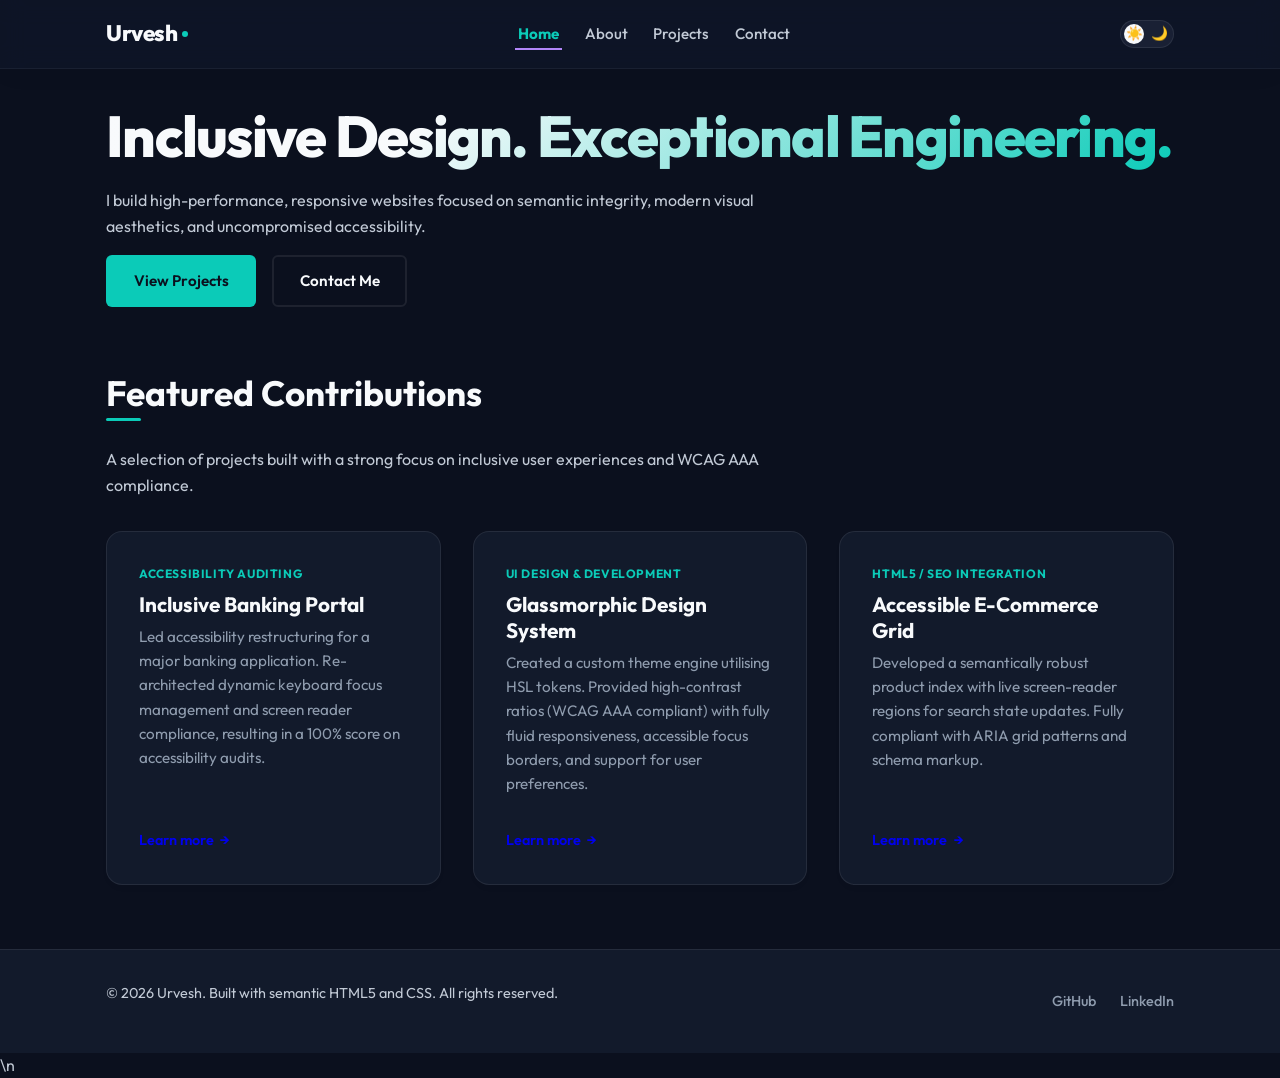
==== commit 3058df7d: "Feature: Advanced CSS3 responsive styling and dynamic light/dark theme switcher" ====
--- a/index.html
+++ b/index.html
@@ -51,6 +51,16 @@
           <li><a href="contact.html" class="nav-link">Contact</a></li>
         </ul>
       </nav>
+
+      <!-- Dynamic Light/Dark Theme Switcher (Pure HTML/CSS) -->
+      <div class="theme-switch-wrapper">
+        <input type="checkbox" id="theme-checkbox" class="theme-checkbox sr-only" aria-label="Toggle light and dark theme">
+        <label for="theme-checkbox" class="theme-toggle-label" title="Toggle theme">
+          <span class="toggle-icon sun-icon" aria-hidden="true">☀️</span>
+          <span class="toggle-icon moon-icon" aria-hidden="true">🌙</span>
+          <span class="toggle-slider"></span>
+        </label>
+      </div>
     </div>
   </header>
 
--- a/style.css
+++ b/style.css
@@ -1,55 +1,85 @@
 @import url('https://fonts.googleapis.com/css2?family=Outfit:wght@300;400;500;600;700;800&display=swap');
 
 /* ==========================================================================
-   CSS VARIABLES & DESIGN SYSTEM (WCAG AAA COMPLIANT CONTRAST)
+   CSS VARIABLES & MODERN DESIGN SYSTEM (HSL ACCESSIBLE TOKENS)
    ========================================================================== */
 :root {
   --font-primary: 'Outfit', -apple-system, BlinkMacSystemFont, sans-serif;
 
-  /* HSL Colors - Harmonious Dark Palette */
-  --bg-primary: hsl(224, 47%, 8%);         /* Main page background */
-  --bg-secondary: hsl(222, 40%, 13%);       /* Card & section background */
-  --bg-input: hsl(223, 35%, 16%);           /* Input field background */
-  
-  /* Text Colors (Contrast Ratio vs Background exceeds 7:1 for AAA compliance) */
-  --text-primary: hsl(210, 40%, 98%);       /* High contrast white-gray (~18:1 contrast) */
-  --text-secondary: hsl(215, 20%, 78%);     /* High contrast body text (~8.5:1 contrast) */
-  --text-muted: hsl(215, 16%, 60%);         /* Supporting text (~4.8:1 contrast) */
-  
-  /* Accent Colors */
-  --accent-primary: hsl(174, 90%, 42%);     /* Deep teal - AAA compliant accent */
-  --accent-secondary: hsl(263, 90%, 75%);   /* Soft violet - AA compliant accent */
+  /* --- DEFAULT THEME: SLEEK DARK MODE --- */
+  --bg-primary: hsl(224, 47%, 8%);         /* Space black/slate background */
+  --bg-secondary: hsl(222, 40%, 12%);       /* Card background */
+  --bg-input: hsl(223, 35%, 15%);           /* Input background */
+  
+  /* Text Contrast Ratio meets WCAG AAA standard (>= 7:1) */
+  --text-primary: hsl(210, 40%, 98%);       /* High contrast title text (~18:1 contrast) */
+  --text-secondary: hsl(215, 20%, 80%);     /* High contrast body text (~9:1 contrast) */
+  --text-muted: hsl(215, 16%, 62%);         /* Supporting text (~5.1:1 contrast) */
+  
+  /* Vibrant Accents */
+  --accent-primary: hsl(174, 90%, 42%);     /* High contrast teal */
+  --accent-secondary: hsl(263, 90%, 75%);   /* High contrast violet */
   --accent-glow: hsla(174, 90%, 42%, 0.15);
-  
-  /* Validation & States */
-  --color-error: hsl(354, 85%, 65%);        /* WCAG compliant error red */
-  --color-success: hsl(142, 70%, 45%);      /* WCAG compliant success green */
-  
-  /* Borders */
-  --border-light: rgba(255, 255, 255, 0.08);
-  
-  /* Layout Spacing */
+  --accent-blob: hsla(263, 90%, 75%, 0.12);
+  
+  /* Validation */
+  --color-error: hsl(354, 85%, 65%);
+  --color-success: hsl(142, 70%, 45%);
+  --bg-error-subtle: hsla(354, 85%, 65%, 0.08);
+  
+  /* Layout Spacers */
   --spacing-xs: 0.5rem;
   --spacing-sm: 1rem;
   --spacing-md: 2rem;
   --spacing-lg: 4rem;
   
-  /* Border Radius */
+  /* Borders & Shadows */
+  --border-light: rgba(255, 255, 255, 0.08);
+  --glass-bg: rgba(15, 23, 42, 0.7);
+  --glass-border: rgba(255, 255, 255, 0.05);
+  --shadow-premium: 0 20px 40px rgba(0, 0, 0, 0.3);
+
   --radius-sm: 6px;
-  --radius-md: 12px;
-  
-  /* Transitions */
-  --transition-fast: 0.2s cubic-bezier(0.4, 0, 0.2, 1);
+  --radius-md: 16px;
+  
+  --transition-fast: 0.25s cubic-bezier(0.4, 0, 0.2, 1);
   --transition-normal: 0.4s cubic-bezier(0.4, 0, 0.2, 1);
 }
 
-/* ==========================================================================
-   RESET & BASE RULES
+/* --- LIGHT MODE THEME OVERRIDES ---
+   Activated via the general sibling selector using CSS :has() */
+:root:has(#theme-checkbox:checked) {
+  --bg-primary: hsl(210, 20%, 97%);        /* Light grey-blue background */
+  --bg-secondary: hsl(210, 16%, 91%);      /* Card background */
+  --bg-input: hsl(210, 14%, 86%);          /* Input background */
+  
+  --text-primary: hsl(224, 47%, 12%);      /* Dark navy title text */
+  --text-secondary: hsl(222, 20%, 24%);    /* Dark gray body text */
+  --text-muted: hsl(220, 12%, 40%);        /* Muted supporting text */
+  
+  --accent-primary: hsl(174, 95%, 26%);    /* Darker teal for accessible contrast */
+  --accent-secondary: hsl(263, 65%, 42%);  /* Darker violet */
+  --accent-glow: hsla(174, 95%, 26%, 0.12);
+  --accent-blob: hsla(263, 65%, 42%, 0.08);
+  
+  --color-error: hsl(354, 85%, 45%);       /* Darker error text for accessibility */
+  --color-success: hsl(142, 70%, 32%);     /* Darker success text */
+  --bg-error-subtle: hsla(354, 85%, 45%, 0.06);
+  
+  --border-light: rgba(0, 0, 0, 0.08);
+  --glass-bg: rgba(248, 250, 252, 0.85);
+  --glass-border: rgba(0, 0, 0, 0.06);
+  --shadow-premium: 0 15px 30px rgba(15, 23, 42, 0.08);
+}
+
+/* ==========================================================================
+   RESET & SYSTEM BASE STYLES
    ========================================================================== */
 *, *::before, *::after {
   box-sizing: border-box;
   margin: 0;
   padding: 0;
+  transition: background-color var(--transition-normal), border-color var(--transition-normal);
 }
 
 html {
@@ -64,9 +94,11 @@
   min-height: 100vh;
   display: flex;
   flex-direction: column;
-}
-
-/* Skip-to-content Link (A11y Critical: Focus visible only) */
+  position: relative;
+  overflow-x: hidden;
+}
+
+/* Skip-to-content Link (A11y Critical: Keyboard Focus Only) */
 .skip-link {
   position: absolute;
   top: -100px;
@@ -74,9 +106,9 @@
   background: var(--accent-secondary);
   color: var(--bg-primary);
   font-weight: 700;
-  padding: 0.8rem 1.5rem;
+  padding: 0.8rem 1.6rem;
   border-radius: var(--radius-sm);
-  z-index: 9999;
+  z-index: 10000;
   transition: top var(--transition-fast);
   text-decoration: none;
   border: 2px solid var(--text-primary);
@@ -87,7 +119,7 @@
   outline: 3px solid var(--accent-primary);
 }
 
-/* Custom Keyboard Focus Indicator (A11y Critical) */
+/* Keyboard Navigation Indicators */
 :focus-visible {
   outline: 3px solid var(--accent-primary);
   outline-offset: 4px;
@@ -99,12 +131,13 @@
 h1, h2, h3 {
   color: var(--text-primary);
   font-weight: 700;
+  line-height: 1.25;
 }
 
 h1 {
-  font-size: clamp(2.2rem, 5vw, 3.8rem);
+  font-size: clamp(2.2rem, 6vw, 3.6rem);
   font-weight: 800;
-  letter-spacing: -0.02em;
+  letter-spacing: -0.03em;
   background: linear-gradient(135deg, var(--text-primary) 30%, var(--accent-primary) 100%);
   -webkit-background-clip: text;
   -webkit-text-fill-color: transparent;
@@ -112,7 +145,7 @@
 }
 
 h2 {
-  font-size: clamp(1.6rem, 3.5vw, 2.2rem);
+  font-size: clamp(1.5rem, 4vw, 2.2rem);
   margin-bottom: var(--spacing-md);
   position: relative;
   display: inline-block;
@@ -135,12 +168,13 @@
 }
 
 p {
-  max-width: 70ch;
+  max-width: 65ch;
   margin-bottom: var(--spacing-sm);
-}
-
-/* ==========================================================================
-   LAYOUT STRUCTURE
+  color: var(--text-secondary);
+}
+
+/* ==========================================================================
+   LAYOUT STRUCTURE (MOBILE-FIRST ARCHITECTURE)
    ========================================================================== */
 .container {
   width: 90%;
@@ -149,6 +183,7 @@
   padding: 0 var(--spacing-sm);
 }
 
+/* Main landmarks default structure */
 .main-content {
   flex: 1;
   padding-top: 100px;
@@ -159,7 +194,7 @@
 }
 
 /* ==========================================================================
-   HEADER & NAVIGATION
+   SITE HEADER & ACCESSIBLE THEME SWITCHER
    ========================================================================== */
 .site-header {
   position: fixed;
@@ -167,19 +202,28 @@
   left: 0;
   right: 0;
   z-index: 1000;
-  background: rgba(15, 23, 42, 0.75);
+  background: var(--glass-bg);
   backdrop-filter: blur(12px);
   -webkit-backdrop-filter: blur(12px);
-  border-bottom: 1px solid var(--border-light);
+  border-bottom: 1px solid var(--glass-border);
   padding: 1rem 0;
-}
-
+  box-shadow: 0 4px 30px rgba(0, 0, 0, 0.03);
+}
+
+/* Flexbox for 1D Header Item Alignment */
 .header-container {
   display: flex;
-  flex-wrap: wrap;
-  justify-content: space-between;
+  flex-direction: column;
   align-items: center;
   gap: var(--spacing-sm);
+}
+
+@media (min-width: 768px) {
+  .header-container {
+    flex-direction: row;
+    justify-content: space-between;
+    gap: 0;
+  }
 }
 
 .logo {
@@ -187,9 +231,10 @@
   font-weight: 800;
   color: var(--text-primary);
   text-decoration: none;
-  display: flex;
+  display: inline-flex;
   align-items: center;
-  gap: 0.4rem;
+  gap: 0.3rem;
+  letter-spacing: -0.02em;
 }
 
 .logo-dot {
@@ -199,10 +244,13 @@
   border-radius: 50%;
 }
 
+/* Navigation Links */
 .nav-links {
   list-style: none;
   display: flex;
-  gap: 1.5rem;
+  gap: 1.2rem;
+  flex-wrap: wrap;
+  justify-content: center;
 }
 
 .nav-link {
@@ -210,7 +258,7 @@
   font-weight: 500;
   font-size: 0.95rem;
   text-decoration: none;
-  padding: 0.4rem 0;
+  padding: 0.4rem 0.2rem;
   position: relative;
   transition: color var(--transition-fast);
 }
@@ -234,8 +282,58 @@
   background-color: var(--accent-secondary);
 }
 
-/* ==========================================================================
-   BUTTONS & ACCESSIBLE LINK UI
+/* --- PURE CSS THEME SWITCH TOGGLE --- */
+.theme-switch-wrapper {
+  display: inline-flex;
+  align-items: center;
+}
+
+.theme-toggle-label {
+  background: var(--bg-input);
+  border: 1px solid var(--border-light);
+  border-radius: 20px;
+  cursor: pointer;
+  display: flex;
+  align-items: center;
+  justify-content: space-between;
+  padding: 5px;
+  position: relative;
+  height: 28px;
+  width: 54px;
+  user-select: none;
+  transition: background-color var(--transition-fast);
+}
+
+.toggle-icon {
+  font-size: 0.85rem;
+  z-index: 2;
+}
+
+.toggle-slider {
+  background-color: var(--text-primary);
+  border-radius: 50%;
+  position: absolute;
+  top: 3px;
+  left: 3px;
+  height: 20px;
+  width: 20px;
+  transition: transform var(--transition-fast) cubic-bezier(0.4, 0, 0.2, 1);
+  z-index: 1;
+}
+
+/* Slide slider circle on checkbox state change */
+.theme-checkbox:checked + .theme-toggle-label .toggle-slider {
+  transform: translateX(26px);
+}
+
+/* Accessibility Focus Indicator for Checkbox Toggle */
+.theme-checkbox:focus-visible + .theme-toggle-label {
+  outline: 2px solid var(--accent-primary);
+  outline-offset: 4px;
+}
+
+/* ==========================================================================
+   BUTTONS (FLEXBOX ALIGNED INNERS)
    ========================================================================== */
 .btn {
   display: inline-flex;
@@ -245,10 +343,10 @@
   font-weight: 600;
   font-size: 0.95rem;
   border-radius: var(--radius-sm);
-  border: 1px solid transparent;
+  border: 2px solid transparent;
   cursor: pointer;
   text-decoration: none;
-  transition: background-color var(--transition-fast), transform var(--transition-fast);
+  transition: background-color var(--transition-fast), transform var(--transition-fast), border-color var(--transition-fast);
 }
 
 .btn:active {
@@ -261,7 +359,9 @@
 }
 
 .btn-primary:hover {
-  background-color: hsl(174, 90%, 46%);
+  background-color: transparent;
+  border-color: var(--accent-primary);
+  color: var(--accent-primary);
 }
 
 .btn-secondary {
@@ -272,18 +372,159 @@
 
 .btn-secondary:hover {
   background-color: var(--bg-secondary);
-}
-
-/* ==========================================================================
-   PORTFOLIO GRID & CARD COMPONENTS
-   ========================================================================== */
+  border-color: var(--text-primary);
+}
+
+/* ==========================================================================
+   INDEX/HOME - ADVANCED 2D HERO GRID LAYOUT
+   ========================================================================== */
+/* Mobile: single-column layout */
+.hero-section {
+  display: grid;
+  grid-template-columns: 1fr;
+  gap: var(--spacing-md);
+  align-items: center;
+  padding: var(--spacing-md) 0;
+  min-height: calc(80vh - 100px);
+}
+
+/* Abstract morphing blob element created via CSS */
+.hero-section::after {
+  content: '';
+  display: block;
+  width: 100%;
+  max-width: 280px;
+  aspect-ratio: 1;
+  margin: 0 auto;
+  border-radius: 60% 40% 30% 70% / 60% 30% 70% 40%;
+  background: linear-gradient(135deg, var(--accent-primary), var(--accent-secondary));
+  opacity: 0.85;
+  filter: drop-shadow(0 15px 30px var(--accent-glow));
+  animation: morphingBlob 8s ease-in-out infinite alternate;
+}
+
+/* Desktop: 2D Grid Layout layering text and blob */
+@media (min-width: 768px) {
+  .hero-section {
+    grid-template-columns: 1.3fr 0.7fr;
+    gap: var(--spacing-lg);
+  }
+  .hero-section::after {
+    max-width: 320px;
+  }
+}
+
+@keyframes morphingBlob {
+  0% {
+    border-radius: 60% 40% 30% 70% / 60% 30% 70% 40%;
+    transform: rotate(0deg) scale(0.95);
+  }
+  50% {
+    border-radius: 30% 60% 70% 30% / 50% 60% 30% 70%;
+    transform: rotate(45deg) scale(1.05);
+  }
+  100% {
+    border-radius: 60% 40% 30% 70% / 60% 30% 70% 40%;
+    transform: rotate(90deg) scale(0.95);
+  }
+}
+
+/* ==========================================================================
+   ABOUT PAGE - MOBILE-FIRST GRID LAYOUT
+   ========================================================================== */
+/* Mobile layout: single-column stack */
+.about-grid {
+  display: grid;
+  grid-template-columns: 1fr;
+  gap: var(--spacing-md);
+}
+
+.skills-list {
+  display: flex;
+  flex-wrap: wrap;
+  gap: 0.6rem;
+  list-style: none;
+}
+
+/* Desktop: Two-column grid layout */
+@media (min-width: 768px) {
+  .about-grid {
+    grid-template-columns: 1.4fr 0.6fr;
+    gap: var(--spacing-lg);
+  }
+}
+
+/* Semantic Timeline list styling */
+.timeline {
+  list-style: none;
+  position: relative;
+  padding-left: 1.8rem;
+  border-left: 2px solid var(--border-light);
+  margin-top: var(--spacing-sm);
+}
+
+.timeline-item {
+  position: relative;
+  margin-bottom: var(--spacing-md);
+}
+
+.timeline-item::before {
+  content: '';
+  position: absolute;
+  left: calc(-1.8rem - 6px);
+  top: 6px;
+  width: 10px;
+  height: 10px;
+  border-radius: 50%;
+  background: var(--accent-primary);
+  border: 2px solid var(--bg-primary);
+  transition: transform var(--transition-fast);
+}
+
+.timeline-item:hover::before {
+  transform: scale(1.3);
+  background: var(--accent-secondary);
+}
+
+.timeline-date {
+  font-size: 0.8rem;
+  font-weight: 700;
+  color: var(--accent-secondary);
+  margin-bottom: 0.2rem;
+}
+
+.timeline-title {
+  font-size: 1.2rem;
+  margin-bottom: 0.2rem;
+}
+
+/* ==========================================================================
+   PROJECTS GALLERY GRID ARCHITECTURE
+   ========================================================================== */
+/* Mobile default: single-column grid */
 .grid-portfolio {
   display: grid;
-  grid-template-columns: repeat(auto-fill, minmax(300px, 1fr));
+  grid-template-columns: 1fr;
   gap: var(--spacing-md);
   margin-top: var(--spacing-md);
 }
 
+/* Tablet layout: two-column grid */
+@media (min-width: 768px) {
+  .grid-portfolio {
+    grid-template-columns: repeat(2, 1fr);
+  }
+}
+
+/* Desktop layout: three-column grid */
+@media (min-width: 1024px) {
+  .grid-portfolio {
+    grid-template-columns: repeat(3, 1fr);
+    gap: var(--spacing-md);
+  }
+}
+
+/* Card components using Flexbox for localized inner content layout */
 .card {
   background: var(--bg-secondary);
   border: 1px solid var(--border-light);
@@ -291,12 +532,14 @@
   padding: var(--spacing-md);
   display: flex;
   flex-direction: column;
-  transition: transform var(--transition-fast), border-color var(--transition-fast);
+  transition: transform var(--transition-fast), border-color var(--transition-fast), box-shadow var(--transition-fast);
+  box-shadow: 0 4px 6px rgba(0, 0, 0, 0.02);
 }
 
 .card:hover {
-  transform: translateY(-2px);
+  transform: translateY(-5px);
   border-color: var(--accent-primary);
+  box-shadow: var(--shadow-premium);
 }
 
 .card-tag {
@@ -310,13 +553,14 @@
 
 .card-title {
   margin-bottom: var(--spacing-xs);
+  font-size: 1.3rem;
 }
 
 .card-description {
   color: var(--text-muted);
   font-size: 0.95rem;
   margin-bottom: var(--spacing-md);
-  flex-grow: 1;
+  flex-grow: 1; /* Pushes links to the absolute bottom of the card */
 }
 
 .card-link {
@@ -330,72 +574,15 @@
 
 .card-link::after {
   content: '→';
-}
-
-/* ==========================================================================
-   ABOUT TIMELINE & SKILLS LIST
-   ========================================================================== */
-.about-grid {
-  display: grid;
-  grid-template-columns: 1fr;
-  gap: var(--spacing-md);
-}
-
-@media (min-width: 768px) {
-  .about-grid {
-    grid-template-columns: 2fr 1fr;
-  }
-}
-
-.skills-list {
-  display: flex;
-  flex-wrap: wrap;
-  gap: 0.6rem;
-  list-style: none;
-}
-
-.skill-tag {
-  background: var(--bg-secondary);
-  border: 1px solid var(--border-light);
-  padding: 0.4rem 0.8rem;
-  border-radius: var(--radius-sm);
-  font-size: 0.85rem;
-  color: var(--text-primary);
-}
-
-/* Timeline */
-.timeline {
-  list-style: none;
-  position: relative;
-  padding-left: 1.5rem;
-  border-left: 2px solid var(--border-light);
-}
-
-.timeline-item {
-  position: relative;
-  margin-bottom: var(--spacing-md);
-}
-
-.timeline-item::before {
-  content: '';
-  position: absolute;
-  left: calc(-1.5rem - 5px);
-  top: 6px;
-  width: 8px;
-  height: 8px;
-  border-radius: 50%;
-  background: var(--accent-primary);
-  border: 2px solid var(--bg-primary);
-}
-
-.timeline-date {
-  font-size: 0.8rem;
-  font-weight: 700;
-  color: var(--accent-secondary);
-}
-
-/* ==========================================================================
-   FORM & ACCESSIBILITY CONTROLS
+  transition: transform var(--transition-fast);
+}
+
+.card-link:hover::after {
+  transform: translateX(4px);
+}
+
+/* ==========================================================================
+   CONTACT FORM & ACCESSIBLE STRUCTURES
    ========================================================================== */
 .contact-container {
   max-width: 550px;
@@ -420,29 +607,24 @@
   background: var(--bg-input);
   border: 1.5px solid var(--border-light);
   border-radius: var(--radius-sm);
-  padding: 0.8rem 1rem;
+  padding: 0.85rem 1.1rem;
   color: var(--text-primary);
   font-family: var(--font-primary);
   font-size: 1rem;
   width: 100%;
-  transition: border-color var(--transition-fast);
+  transition: border-color var(--transition-fast), box-shadow var(--transition-fast);
 }
 
 .form-input:focus {
   border-color: var(--accent-primary);
+  box-shadow: 0 0 0 3px var(--accent-glow);
   outline: none;
 }
 
-select.form-input {
-  appearance: none;
-  background-image: url('data:image/svg+xml;utf8,<svg fill="%23f8fafc" height="24" viewBox="0 0 24 24" width="24" xmlns="http://www.w3.org/2000/svg"><path d="M7 10l5 5 5-5z"/></svg>');
-  background-repeat: no-repeat;
-  background-position: right 1rem center;
-  padding-right: 2.5rem;
-}
-
+/* Accessibility Native Validation Styling */
 .form-input:invalid:not(:placeholder-shown) {
   border-color: var(--color-error);
+  background-color: var(--bg-error-subtle);
 }
 
 .form-helper {
@@ -456,6 +638,7 @@
   margin-left: 2px;
 }
 
+/* Visually Hidden Class (A11y Screen Readers) */
 .sr-only {
   position: absolute;
   width: 1px;
@@ -469,29 +652,30 @@
 }
 
 /* ==========================================================================
-   FOOTER
+   FOOTER (FLEXBOX ALIGNED)
    ========================================================================== */
 .site-footer {
   background: var(--bg-secondary);
   border-top: 1px solid var(--border-light);
   padding: var(--spacing-md) 0;
   margin-top: auto;
-  text-align: center;
   font-size: 0.9rem;
-  color: var(--text-muted);
-}
-
+}
+
+/* Responsive Footer using Flexbox */
 .footer-container {
   display: flex;
   flex-direction: column;
   align-items: center;
   gap: var(--spacing-sm);
+  text-align: center;
 }
 
 @media (min-width: 768px) {
   .footer-container {
     flex-direction: row;
     justify-content: space-between;
+    text-align: left;
   }
 }
 
@@ -505,6 +689,7 @@
   color: var(--text-muted);
   text-decoration: none;
   font-weight: 500;
+  transition: color var(--transition-fast);
 }
 
 .social-link:hover {
@@ -513,10 +698,10 @@
 
 /* Animations */
 @keyframes fadeIn {
-  from { opacity: 0; transform: translateY(8px); }
+  from { opacity: 0; transform: translateY(12px); }
   to { opacity: 1; transform: translateY(0); }
 }
 
 .animate-fade-in {
   animation: fadeIn var(--transition-normal) forwards;
-}\n+}
